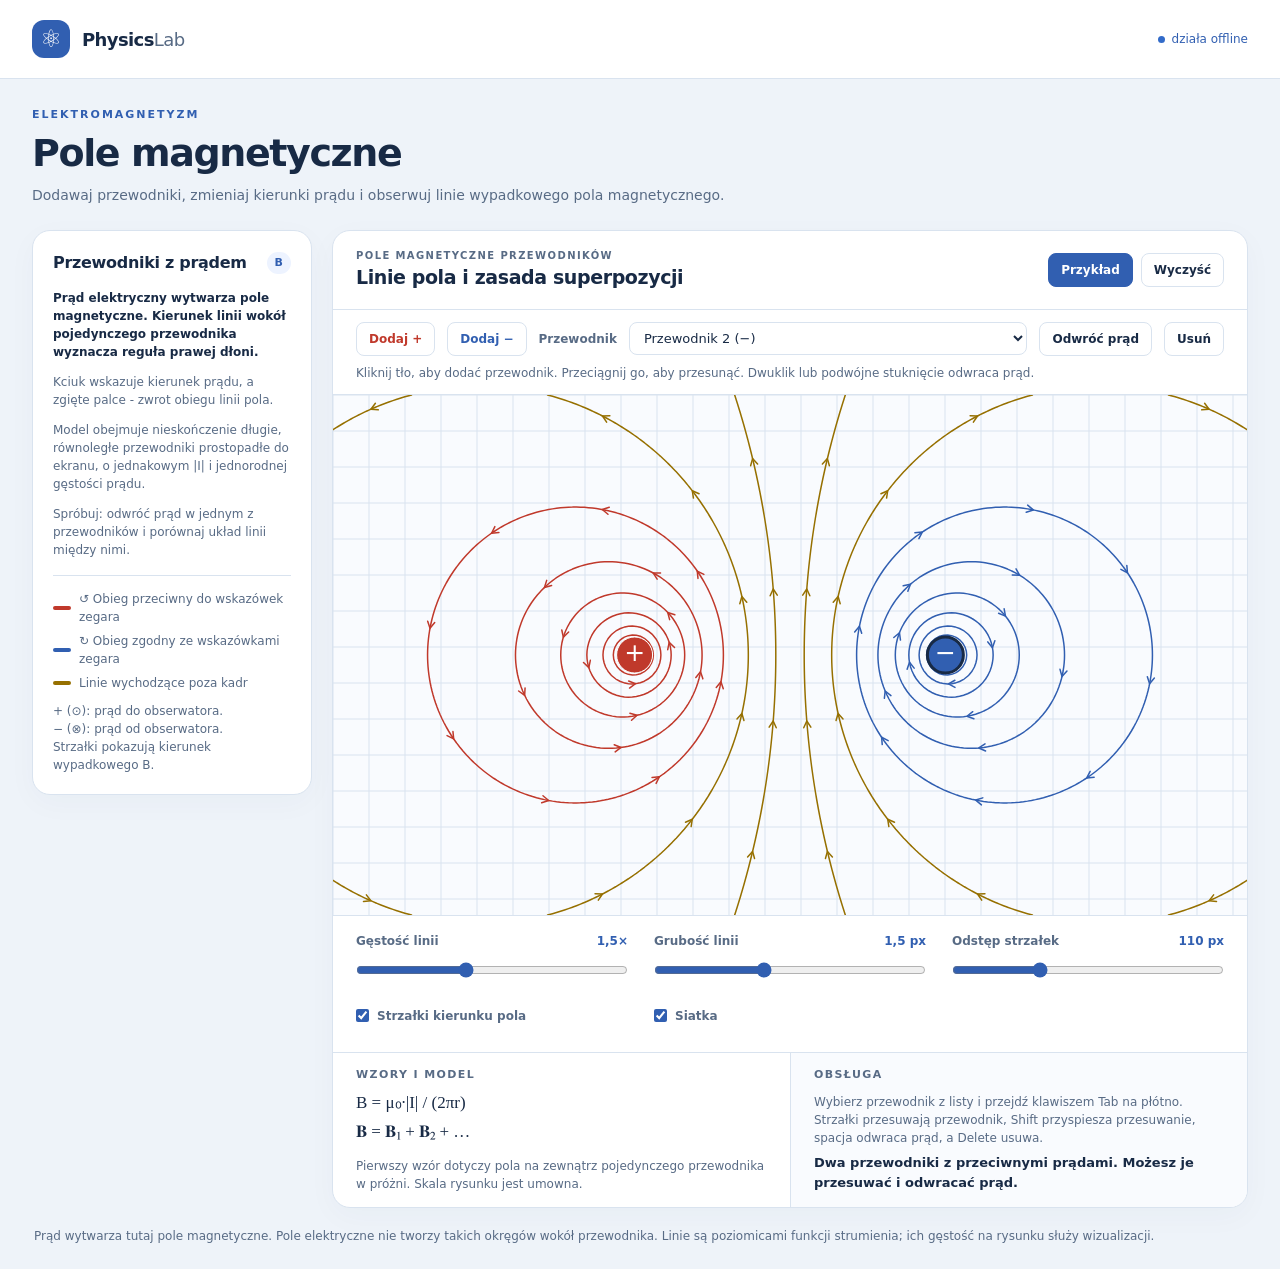
==== magnetic-field.html @ 7f74c09e "Trzy przykłady: zasady dynamiki newtona, optyka i pole magnetyczne" ====
<!DOCTYPE html>
<html lang="pl">
<head>
  <meta charset="UTF-8">
  <meta name="viewport" content="width=device-width, initial-scale=1">
  <title>Pole magnetyczne · PhysicsLab</title>
  <link rel="stylesheet" href="styles.css">
</head>
<body class="magnetic-lab">
  <header>
    <div class="header-inner">
      <div class="brand-mark">⚛</div>
      <a class="brand" href="./">Physics<span>Lab</span></a>
      <div class="offline">działa offline</div>
    </div>
  </header>
  <main>
    <section class="intro">
      <div class="eyebrow">Elektromagnetyzm</div>
      <h1>Pole magnetyczne</h1>
      <p class="muted">Dodawaj przewodniki, zmieniaj kierunki prądu i obserwuj linie wypadkowego pola magnetycznego.</p>
    </section>

    <div class="lab">
      <aside class="card lessons">
        <div class="section-top"><h2>Przewodniki z prądem</h2><span class="count-badge">B</span></div>
        <div class="lesson-info magnetic-model">
          <b>Prąd elektryczny wytwarza pole magnetyczne. Kierunek linii wokół pojedynczego przewodnika wyznacza reguła prawej dłoni.</b>
          <p>Kciuk wskazuje kierunek prądu, a zgięte palce - zwrot obiegu linii pola.</p>
          <p>Model obejmuje nieskończenie długie, równoległe przewodniki prostopadłe do ekranu, o jednakowym |I| i jednorodnej gęstości prądu.</p>
          <p>Spróbuj: odwróć prąd w jednym z przewodników i porównaj układ linii między nimi.</p>
        </div>
        <div class="legend">
          <span class="magnetic-positive"><i></i>↺ Obieg przeciwny do wskazówek zegara</span>
          <span class="magnetic-negative"><i></i>↻ Obieg zgodny ze wskazówkami zegara</span>
          <span class="magnetic-open"><i></i>Linie wychodzące poza kadr</span>
        </div>
        <p class="magnetic-note">+ (⊙): prąd do obserwatora.<br>− (⊗): prąd od obserwatora.<br>Strzałki pokazują kierunek wypadkowego B.</p>
      </aside>

      <section class="card workbench">
        <div class="bench-top">
          <div>
            <div class="bench-label">Pole magnetyczne przewodników</div>
            <div class="bench-title">Linie pola i zasada superpozycji</div>
          </div>
          <div class="bench-actions">
            <button id="exampleBtn" class="tool primary" type="button">Przykład</button>
            <button id="clearBtn" class="tool" type="button">Wyczyść</button>
          </div>
        </div>
        <div class="example-picker magnetic-toolbar">
          <button id="addPositive" class="tool magnetic-positive" type="button">Dodaj +</button>
          <button id="addNegative" class="tool magnetic-negative" type="button">Dodaj −</button>
          <label for="selection">Przewodnik</label>
          <select id="selection"><option value="">Brak przewodników</option></select>
          <button id="reverseBtn" class="tool" type="button" disabled>Odwróć prąd</button>
          <button id="deleteBtn" class="tool" type="button" disabled>Usuń</button>
          <p>Kliknij tło, aby dodać przewodnik. Przeciągnij go, aby przesunąć. Dwuklik lub podwójne stuknięcie odwraca prąd.</p>
        </div>
        <div class="stage magnetic-stage">
          <canvas id="fieldCanvas" tabindex="0" aria-label="Pole magnetyczne. Strzałki klawiatury przesuwają wybrany przewodnik, spacja odwraca prąd, Delete usuwa." aria-describedby="help">Twoja przeglądarka nie obsługuje Canvas.</canvas>
        </div>
        <div class="controls">
          <div class="ctl"><label for="density">Gęstość linii <output id="densityValue" for="density">1,5×</output></label><input id="density" type="range" min="0.5" max="3" step="0.1" value="1.5"></div>
          <div class="ctl"><label for="lineWidth">Grubość linii <output id="lineWidthValue" for="lineWidth">1,5 px</output></label><input id="lineWidth" type="range" min="0.5" max="3" step="0.25" value="1.5"></div>
          <div class="ctl"><label for="arrowGap">Odstęp strzałek <output id="arrowGapValue" for="arrowGap">110 px</output></label><input id="arrowGap" type="range" min="60" max="220" step="10" value="110"></div>
          <div class="ctl check"><label><input id="showArrows" type="checkbox" checked>Strzałki kierunku pola</label></div>
          <div class="ctl check"><label><input id="showGrid" type="checkbox" checked>Siatka</label></div>
        </div>
        <div class="formulas">
          <div>
            <h3>Wzory i model</h3>
            <div class="eq">B = μ₀·|I| / (2πr)<br>𝐁 = 𝐁₁ + 𝐁₂ + …</div>
            <p class="magnetic-note">Pierwszy wzór dotyczy pola na zewnątrz pojedynczego przewodnika w próżni. Skala rysunku jest umowna.</p>
          </div>
          <div>
            <h3>Obsługa</h3>
            <p id="help" class="magnetic-note">Wybierz przewodnik z listy i przejdź klawiszem Tab na płótno. Strzałki przesuwają przewodnik, Shift przyspiesza przesuwanie, spacja odwraca prąd, a Delete usuwa.</p>
            <div id="status" class="status" role="status" aria-live="polite"></div>
          </div>
        </div>
      </section>
    </div>
    <footer>Prąd wytwarza tutaj pole magnetyczne. Pole elektryczne nie tworzy takich okręgów wokół przewodnika. Linie są poziomicami funkcji strumienia; ich gęstość na rysunku służy wizualizacji.</footer>
  </main>
  <script>
    "use strict";
    const $ = id => document.getElementById(id);
    const canvas = $("fieldCanvas");
    const ctx = canvas.getContext("2d");
    const radius = 18, maxConductors = 12;
    const theme = getComputedStyle(document.body);
    const color = name => theme.getPropertyValue(`--field-${name}`).trim();
    const colors = { positive: color("positive"), negative: color("negative"), open: color("open") };
    let conductors = [], selectedId = null, nextId = 1;
    let width = 1, height = 1, initialized = false;
    let paths = [], geometryDirty = true, frame = 0;
    let gesture = null, lastTap = null;
    const pointers = new Set();
    const selected = () => conductors.find(c => c.id === selectedId);
    const clamp = (v, lo, hi) => Math.max(lo, Math.min(hi, v));
    function bounded(x, y) {
      const mx = Math.min(radius + 4, width / 2), my = Math.min(radius + 4, height / 2);
      return { x: clamp(x, mx, width - mx), y: clamp(y, my, height - my) };
    }
    function announce(message) { $("status").textContent = message; }
    function syncControls() {
      $("selection").replaceChildren();
      if (!conductors.length) $("selection").add(new Option("Brak przewodników", ""));
      for (const c of conductors) $("selection").add(new Option(`Przewodnik ${c.id} (${c.sign > 0 ? "+" : "−"})`, c.id));
      $("selection").value = selectedId === null ? "" : String(selectedId);
      $("reverseBtn").disabled = $("deleteBtn").disabled = !selected();
      $("addPositive").disabled = $("addNegative").disabled = conductors.length >= maxConductors;
    }
    function requestRender(rebuild = true) {
      geometryDirty ||= rebuild;
      if (!frame) frame = requestAnimationFrame(render);
    }
    // ψ = Σ I ln(r/R) outside a wire; the quadratic core models uniform current.
    // Screen y points down: B = (∂ψ/∂y, -∂ψ/∂x), so +I circulates counterclockwise.
    function streamAt(x, y) {
      let value = 0;
      for (const c of conductors) {
        const r2 = ((x - c.x) ** 2 + (y - c.y) ** 2) / radius ** 2;
        value += c.sign * (r2 >= 1 ? .5 * Math.log(r2) : .5 * (r2 - 1));
      }
      return value;
    }
    function fieldAt(x, y) {
      let bx = 0, by = 0;
      for (const c of conductors) {
        const dx = x - c.x, dy = y - c.y;
        const weight = c.sign / Math.max(dx * dx + dy * dy, radius * radius);
        bx += dy * weight; by -= dx * weight;
      }
      return { x: bx, y: by };
    }
    // Marching squares follows stream-function contours, avoiding integration drift.
    // Shared edge IDs join segments; an asymptotic decider resolves saddle cells.
    function buildContours() {
      if (!conductors.length) return [];
      const cell = Math.max(4, Math.sqrt(width * height / 45000));
      const nx = Math.max(1, Math.ceil(width / cell)), ny = Math.max(1, Math.ceil(height / cell));
      const sx = width / nx, sy = height / ny, stride = nx + 1;
      const values = new Float64Array(stride * (ny + 1));
      let low = Infinity, high = -Infinity;
      for (let y = 0; y <= ny; y++) for (let x = 0; x <= nx; x++) {
        const v = streamAt(x * sx, y * sy);
        values[y * stride + x] = v; low = Math.min(low, v); high = Math.max(high, v);
      }
      const spacing = Math.max(.55 / Number($("density").value), (high - low) / 120);
      const offset = .5; // Symmetric levels preserve geometry when all currents reverse; omit ψ = 0.
      const first = Math.ceil(low / spacing - offset), last = Math.floor(high / spacing - offset);
      const graphs = new Map(), verticalBase = nx * (ny + 1);
      for (let y = 0; y < ny; y++) for (let x = 0; x < nx; x++) {
        const a = values[y * stride + x], b = values[y * stride + x + 1];
        const c = values[(y + 1) * stride + x + 1], d = values[(y + 1) * stride + x];
        const start = Math.max(first, Math.ceil(Math.min(a, b, c, d) / spacing - offset));
        const end = Math.min(last, Math.floor(Math.max(a, b, c, d) / spacing - offset));
        for (let k = start; k <= end; k++) {
          const level = (k + offset) * spacing, v = [a - level, b - level, c - level, d - level];
          const edges = [];
          for (let e = 0; e < 4; e++) if ((v[e] > 0) !== (v[(e + 1) % 4] > 0)) edges.push(e);
          if (!edges.length) continue;
          let graph = graphs.get(k); if (!graph) graphs.set(k, graph = new Map());
          const ids = [y * nx + x, verticalBase + y * stride + x + 1, (y + 1) * nx + x, verticalBase + y * stride + x];
          const corners = [[x * sx, y * sy], [(x + 1) * sx, y * sy], [(x + 1) * sx, (y + 1) * sy], [x * sx, (y + 1) * sy]];
          const node = e => {
            const id = ids[e];
            if (!graph.has(id)) {
              const n = (e + 1) % 4, t = v[e] / (v[e] - v[n]);
              graph.set(id, { x: corners[e][0] + t * (corners[n][0] - corners[e][0]), y: corners[e][1] + t * (corners[n][1] - corners[e][1]), links: [] });
            }
            return id;
          };
          const connect = (e1, e2) => {
            const n1 = node(e1), n2 = node(e2);
            graph.get(n1).links.push(n2); graph.get(n2).links.push(n1);
          };
          if (edges.length === 2) connect(edges[0], edges[1]);
          else if (v[0] * v[2] - v[1] * v[3] > 0) { connect(0, 1); connect(2, 3); }
          else { connect(0, 3); connect(1, 2); }
        }
      }
      const result = [];
      for (const graph of graphs.values()) {
        const visited = new Set();
        function walk(start) {
          if (visited.has(start)) return;
          const points = [];
          let current = start, previous = null, closed = false;
          while (current !== undefined && !visited.has(current)) {
            visited.add(current);
            const p = graph.get(current); points.push({ x: p.x, y: p.y });
            const next = p.links.find(id => id !== previous);
            previous = current; current = next;
            if (current === start) { closed = true; break; }
          }
          if (points.length < 3) return;
          // Orient along B; signed area then determines the actual circulation.
          let alignment = 0;
          for (let i = 1; i < points.length; i++) {
            const p = points[i - 1], q = points[i], b = fieldAt((p.x + q.x) / 2, (p.y + q.y) / 2);
            alignment += (q.x - p.x) * b.x + (q.y - p.y) * b.y;
          }
          if (alignment < 0) points.reverse();
          let area = 0;
          if (closed) for (let i = 0; i < points.length; i++) {
            const p = points[i], q = points[(i + 1) % points.length]; area += p.x * q.y - q.x * p.y;
          }
          result.push({ points, closed, color: closed ? (area < 0 ? colors.positive : colors.negative) : colors.open });
        }
        for (const [id, p] of graph) if (p.links.length === 1) walk(id);
        for (const id of graph.keys()) walk(id);
      }
      return result;
    }
    function drawArrow(x, y, color) {
      if (conductors.some(c => Math.hypot(x - c.x, y - c.y) < radius + 9)) return;
      const b = fieldAt(x, y), magnitude = Math.hypot(b.x, b.y);
      if (magnitude < 1e-7) return;
      const ux = b.x / magnitude, uy = b.y / magnitude, size = 5 + Number($("lineWidth").value);
      ctx.beginPath();
      ctx.moveTo(x - ux * size - uy * size * .55, y - uy * size + ux * size * .55);
      ctx.lineTo(x, y);
      ctx.lineTo(x - ux * size + uy * size * .55, y - uy * size - ux * size * .55);
      ctx.strokeStyle = color; ctx.stroke();
    }
    function drawPath(path) {
      const points = path.points;
      ctx.beginPath(); ctx.moveTo(points[0].x, points[0].y);
      for (let i = 1; i < points.length; i++) ctx.lineTo(points[i].x, points[i].y);
      if (path.closed) ctx.closePath(); ctx.strokeStyle = path.color; ctx.stroke();
      if (!$("showArrows").checked) return;
      let total = 0;
      const count = points.length - (path.closed ? 0 : 1);
      for (let i = 0; i < count; i++) {
        const p = points[i], q = points[(i + 1) % points.length]; total += Math.hypot(q.x - p.x, q.y - p.y);
      }
      const number = Math.max(1, Math.floor(total / Number($("arrowGap").value))), gap = total / number;
      let distance = 0, target = gap * .5;
      for (let i = 0; i < count; i++) {
        const p = points[i], q = points[(i + 1) % points.length], length = Math.hypot(q.x - p.x, q.y - p.y);
        while (length > 0 && target <= distance + length) {
          const t = (target - distance) / length;
          drawArrow(p.x + t * (q.x - p.x), p.y + t * (q.y - p.y), path.color); target += gap;
        }
        distance += length;
      }
    }
    function render() {
      frame = 0;
      if (geometryDirty) { paths = buildContours(); geometryDirty = false; }
      ctx.fillStyle = color("background"); ctx.fillRect(0, 0, width, height);
      if ($("showGrid").checked) {
        ctx.strokeStyle = color("grid"); ctx.lineWidth = 1; ctx.beginPath();
        for (let x = 0; x <= width; x += 36) { ctx.moveTo(x, 0); ctx.lineTo(x, height); }
        for (let y = 0; y <= height; y += 36) { ctx.moveTo(0, y); ctx.lineTo(width, y); }
        ctx.stroke();
      }
      ctx.lineWidth = Number($("lineWidth").value); ctx.lineJoin = "round"; ctx.lineCap = "round";
      for (const path of paths) drawPath(path);
      for (const c of conductors) {
        ctx.beginPath(); ctx.arc(c.x, c.y, radius, 0, 2 * Math.PI);
        ctx.fillStyle = c.sign > 0 ? colors.positive : colors.negative; ctx.fill();
        ctx.lineWidth = c.id === selectedId ? 3 : 1;
        ctx.strokeStyle = c.id === selectedId ? color("selection") : color("symbol"); ctx.stroke();
        ctx.fillStyle = color("symbol"); ctx.textAlign = "center"; ctx.textBaseline = "middle"; ctx.font = `500 25px ${theme.fontFamily}`;
        ctx.fillText(c.sign > 0 ? "+" : "−", c.x, c.y - 1);
      }
      if (!conductors.length) {
        ctx.fillStyle = color("muted"); ctx.textAlign = "center"; ctx.font = `14px ${theme.fontFamily}`;
        ctx.fillText("Dotknij tła, aby dodać przewodnik", width / 2, height / 2);
      }
    }
    function canPlace(x, y, exceptId = null) {
      return conductors.every(c => c.id === exceptId || Math.hypot(c.x - x, c.y - y) >= 2 * radius + 6);
    }
    function addConductor(x, y, sign = 1) {
      const p = bounded(x, y);
      if (conductors.length >= maxConductors) { announce(`Maksymalnie ${maxConductors} przewodników.`); return null; }
      if (!canPlace(p.x, p.y)) { announce("Zachowaj odstęp między przewodnikami."); return null; }
      const c = { id: nextId++, ...p, sign }; conductors.push(c); selectedId = c.id;
      syncControls(); requestRender(); announce(`Dodano przewodnik ${c.id}.`); return c;
    }
    function addFromButton(sign) {
      for (let row = 0; row < Math.ceil(height / 50); row++) for (let col = 0; col < Math.ceil(width / 50); col++) {
        const p = bounded((width * .5 + col * 50) % width, (height * .5 + row * 50) % height);
        if (canPlace(p.x, p.y)) { addConductor(p.x, p.y, sign); return; }
      }
      announce("Brak miejsca. Przesuń lub usuń przewodnik.");
    }
    function reverseCurrent() {
      const c = selected(); if (!c) return;
      c.sign *= -1; lastTap = null; syncControls(); requestRender();
      announce(`Przewodnik ${c.id}: prąd ${c.sign > 0 ? "do obserwatora" : "od obserwatora"}.`);
    }
    function removeSelected() {
      if (!selected()) return;
      conductors = conductors.filter(c => c.id !== selectedId);
      selectedId = conductors.at(-1)?.id ?? null; lastTap = null;
      syncControls(); requestRender(); announce("Usunięto przewodnik.");
    }
    function clearAll() {
      cancelGesture(); conductors = []; selectedId = null; lastTap = null;
      syncControls(); requestRender(); announce("Pusta scena. Dotknij tła lub użyj przycisku Dodaj.");
    }
    function example() {
      clearAll(); addConductor(width * .33, height * .5, 1); addConductor(width * .67, height * .5, -1);
      announce("Dwa przewodniki z przeciwnymi prądami. Możesz je przesuwać i odwracać prąd.");
    }
    function resize() {
      const rect = canvas.getBoundingClientRect(), oldWidth = width, oldHeight = height;
      width = Math.max(1, rect.width); height = Math.max(1, rect.height);
      const ratio = Math.min(window.devicePixelRatio || 1, 3);
      canvas.width = Math.round(width * ratio); canvas.height = Math.round(height * ratio);
      ctx.setTransform(canvas.width / width, 0, 0, canvas.height / height, 0, 0);
      cancelGesture(); lastTap = null;
      for (const c of conductors) Object.assign(c, bounded(c.x * width / oldWidth, c.y * height / oldHeight));
      for (const c of conductors) if (!canPlace(c.x, c.y, c.id)) {
        let found = false;
        for (let y = radius + 4; y < height - radius && !found; y += 44) {
          for (let x = radius + 4; x < width - radius; x += 44) if (canPlace(x, y, c.id)) {
            c.x = x; c.y = y; found = true; break;
          }
        }
      }
      if (!initialized) { initialized = true; example(); }
      requestRender();
    }
    function point(event) {
      const rect = canvas.getBoundingClientRect();
      return { x: (event.clientX - rect.left) * width / rect.width, y: (event.clientY - rect.top) * height / rect.height };
    }
    function hitAt(p, type) {
      const hitRadius = type === "mouse" ? radius + 6 : radius + 12;
      return conductors.filter(c => Math.hypot(c.x - p.x, c.y - p.y) <= hitRadius)
        .sort((a, b) => Math.hypot(a.x - p.x, a.y - p.y) - Math.hypot(b.x - p.x, b.y - p.y))[0];
    }
    function cancelGesture() {
      const old = gesture; gesture = null;
      if (old && canvas.hasPointerCapture(old.pointerId)) canvas.releasePointerCapture(old.pointerId);
    }
    canvas.addEventListener("pointerdown", event => {
      if (event.button !== 0) return;
      pointers.add(event.pointerId);
      if (pointers.size !== 1 || !event.isPrimary) { cancelGesture(); lastTap = null; return; }
      event.preventDefault(); canvas.focus({ preventScroll: true });
      const p = point(event), c = hitAt(p, event.pointerType);
      gesture = { pointerId: event.pointerId, id: c?.id ?? null, start: p, dx: c ? p.x - c.x : 0, dy: c ? p.y - c.y : 0, moved: false, time: performance.now() };
      if (c) { selectedId = c.id; syncControls(); requestRender(false); }
      canvas.setPointerCapture(event.pointerId);
    });
    function moveGesture(event) {
      if (!gesture || event.pointerId !== gesture.pointerId) return;
      const p = point(event);
      if (Math.hypot(p.x - gesture.start.x, p.y - gesture.start.y) > 8) { gesture.moved = true; lastTap = null; }
      if (!gesture.moved || gesture.id === null) return;
      const c = conductors.find(item => item.id === gesture.id); if (!c) return;
      const next = bounded(p.x - gesture.dx, p.y - gesture.dy);
      if (canPlace(next.x, next.y, c.id)) { Object.assign(c, next); requestRender(); }
    }
    canvas.addEventListener("pointermove", moveGesture);
    canvas.addEventListener("pointerup", event => {
      pointers.delete(event.pointerId);
      if (!gesture || event.pointerId !== gesture.pointerId) return;
      moveGesture(event);
      const g = gesture, p = point(event), now = performance.now(); cancelGesture();
      if (g.moved || now - g.time > 500 || p.x < 0 || p.y < 0 || p.x > width || p.y > height) { lastTap = null; return; }
      const c = conductors.find(item => item.id === g.id);
      if (!c) { addConductor(p.x, p.y); lastTap = null; return; }
      selectedId = c.id;
      if (lastTap && lastTap.id === c.id && now - lastTap.time <= 360 && Math.hypot(p.x - lastTap.x, p.y - lastTap.y) <= 24) reverseCurrent();
      else { lastTap = { id: c.id, time: now, ...p }; syncControls(); requestRender(false); }
    });
    window.addEventListener("pointerup", event => pointers.delete(event.pointerId));
    window.addEventListener("pointercancel", event => {
      pointers.delete(event.pointerId); lastTap = null;
      if (gesture?.pointerId === event.pointerId) cancelGesture();
    });
    canvas.addEventListener("lostpointercapture", event => {
      pointers.delete(event.pointerId);
      if (gesture?.pointerId === event.pointerId) { gesture = null; lastTap = null; }
    });
    window.addEventListener("blur", () => { cancelGesture(); pointers.clear(); lastTap = null; });
    canvas.addEventListener("contextmenu", event => event.preventDefault());
    // Pointer Events handle every tap; no synthetic click/dblclick or duplicate touch listeners.
    $("addPositive").addEventListener("click", () => addFromButton(1));
    $("addNegative").addEventListener("click", () => addFromButton(-1));
    $("reverseBtn").addEventListener("click", reverseCurrent);
    $("deleteBtn").addEventListener("click", removeSelected);
    $("clearBtn").addEventListener("click", clearAll);
    $("exampleBtn").addEventListener("click", example);
    $("selection").addEventListener("change", () => { selectedId = Number($("selection").value) || null; lastTap = null; syncControls(); requestRender(false); });
    canvas.addEventListener("keydown", event => {
      if (event.key === "Delete" || event.key === "Backspace") { event.preventDefault(); removeSelected(); }
      if (event.code === "Space" && !event.repeat) { event.preventDefault(); reverseCurrent(); }
      const directions = { ArrowLeft: [-1, 0], ArrowRight: [1, 0], ArrowUp: [0, -1], ArrowDown: [0, 1] };
      const direction = directions[event.key], c = selected();
      if (direction && c) {
        event.preventDefault(); const step = event.shiftKey ? 20 : 5;
        const p = bounded(c.x + direction[0] * step, c.y + direction[1] * step);
        if (canPlace(p.x, p.y, c.id)) { Object.assign(c, p); requestRender(); }
      }
    });
    for (const id of ["density", "lineWidth", "arrowGap"]) $(id).addEventListener("input", () => {
      $(id + "Value").value = Number($(id).value).toLocaleString("pl-PL") + (id === "density" ? "×" : " px");
      requestRender(id === "density");
    });
    for (const id of ["showArrows", "showGrid"]) $(id).addEventListener("change", () => requestRender(false));
    new ResizeObserver(resize).observe(canvas.parentElement);
    window.addEventListener("resize", resize);
    resize();
  </script>
</body>
</html>
---- styles.css ----
:root {
  --ink: #182a45;
  --muted: #586b85;
  --paper: #eef3f9;
  --line: #d9e3ef;
  --accent: #315fb1;
  --accent-soft: #edf3ff;
  --orange: #eb8b4e;
  --green: #2a9d8f;
  --red: #c0392b;
  --violet: #7a5cc4;
  --gold: #d6a100;
  --shadow: 0 8px 30px #233f6b08;
}

* { box-sizing: border-box; }

body {
  margin: 0;
  background: var(--paper);
  color: var(--ink);
  font: 15px/1.5 system-ui, -apple-system, "Segoe UI", sans-serif;
}

p { margin: 0; }
h1 { font-size: clamp(26px, 3vw, 38px); line-height: 1.2; letter-spacing: -1.4px; margin: 7px 0 9px; }
h2 { font-size: 16px; letter-spacing: -.3px; margin: 0; }
button, input { font: inherit; }
button { cursor: pointer; color: inherit; }
button:focus-visible, input:focus-visible { outline: 3px solid #e88b37; outline-offset: 3px; }
.muted { color: var(--muted); }
.small { font-size: 12px; }

/* header */
header { border-bottom: 1px solid var(--line); background: #fff; }
.header-inner { max-width: 1440px; margin: auto; padding: 20px 32px; display: flex; align-items: center; gap: 12px; }
.brand-mark { width: 38px; height: 38px; border-radius: 12px; background: var(--accent); color: #fff; display: grid; place-items: center; font-size: 24px; }
.brand { font-size: 18px; font-weight: 800; letter-spacing: -.6px; color: inherit; text-decoration: none; }
.brand span { font-weight: 400; color: var(--muted); }
.offline { margin-left: auto; font-size: 12px; color: var(--accent); display: flex; align-items: center; gap: 7px; }
.offline:before { content: ""; width: 7px; height: 7px; border-radius: 50%; background: #326bc9; }

/* layout */
main { max-width: 1440px; margin: auto; padding: 28px 32px 24px; }
.intro { margin-bottom: 24px; }
.intro p { font-size: 14px; }
.eyebrow { color: var(--accent); font-size: 11px; letter-spacing: 2px; font-weight: 800; text-transform: uppercase; }
.lab { display: grid; grid-template-columns: 280px 1fr; gap: 20px; align-items: start; }
.card { background: #fff; border: 1px solid var(--line); border-radius: 18px; box-shadow: var(--shadow); overflow: hidden; }

/* lesson list */
.lessons { padding: 20px; }
.section-top { display: flex; align-items: center; justify-content: space-between; gap: 10px; margin-bottom: 14px; }
.count-badge { font-size: 11px; font-weight: 700; background: var(--accent-soft); color: var(--accent); padding: 3px 8px; border-radius: 20px; }
.lesson-list { display: grid; gap: 5px; }
.lesson { display: flex; text-align: left; align-items: center; gap: 12px; width: 100%; padding: 10px; border: 1px solid transparent; background: #fff; border-radius: 10px; }
.lesson:hover { background: #f2f6fc; }
.lesson.active { background: var(--accent-soft); border-color: #cbdafa; }
.lesson-num { display: grid; place-items: center; width: 28px; height: 28px; border-radius: 8px; background: #f7f9fd; flex-shrink: 0; font-size: 11px; font-weight: 700; color: var(--muted); }
.active .lesson-num { background: var(--accent); color: #fff; }
.lesson-name { font-size: 13px; font-weight: 650; }
.lesson-sub { font-size: 11px; color: var(--muted); }
.lesson-info { border-top: 1px solid var(--line); padding-top: 14px; margin-top: 16px; font-size: 12px; color: var(--muted); }
.lesson-info b { color: var(--ink); }

.legend { display: grid; gap: 6px; margin-top: 16px; padding-top: 14px; border-top: 1px solid var(--line); font-size: 12px; color: var(--muted); }
.legend span { display: flex; align-items: center; gap: 8px; }
.legend i { width: 18px; height: 4px; border-radius: 2px; background: var(--color); }

/* workbench */
.workbench { display: flex; flex-direction: column; min-width: 0; }
.bench-top { padding: 17px 23px; display: flex; align-items: center; gap: 14px; border-bottom: 1px solid var(--line); }
.bench-label { font-size: 10px; text-transform: uppercase; letter-spacing: 1.4px; color: var(--muted); font-weight: 750; }
.bench-title { font-size: 19px; font-weight: 750; letter-spacing: -.4px; }
.bench-actions { margin-left: auto; display: flex; gap: 8px; flex-wrap: wrap; }
.example-picker { display: flex; align-items: center; flex-wrap: wrap; gap: 8px 12px; padding: 12px 23px; border-bottom: 1px solid var(--line); }
.example-picker label { font-size: 12px; font-weight: 700; color: var(--muted); }
.example-picker select { max-width: 100%; min-width: 0; border: 1px solid var(--line); border-radius: 8px; padding: 7px 10px; font: inherit; font-size: 13px; color: var(--ink); background: #fff; }
.example-picker select:disabled { opacity: 1; color: var(--muted); }
.example-picker select:focus-visible { outline: 3px solid #e88b37; outline-offset: 3px; }
.example-picker p { flex-basis: 100%; font-size: 12px; color: var(--muted); }

.stage {
  background-color: #f9fbfe;
  background-image: radial-gradient(#d9e3ef .8px, transparent .8px);
  background-size: 20px 20px;
}
.stage svg { display: block; width: 100%; height: auto; touch-action: none; user-select: none; }
.stage text { font-family: inherit; fill: var(--ink); }

.tool { border: 1px solid var(--line); background: #fff; border-radius: 8px; padding: 7px 12px; font-size: 12px; font-weight: 600; }
.tool:hover { background: #f2f6fc; }
.tool:disabled { opacity: .4; cursor: default; background: #fff; }
.tool.primary { background: var(--accent); border-color: var(--accent); color: #fff; }
.tool.primary:hover { background: #274f96; }

.seg { display: inline-flex; border: 1px solid var(--line); border-radius: 8px; overflow: hidden; background: #fff; }
.seg button { border: 0; background: transparent; padding: 7px 14px; font-size: 12px; font-weight: 650; color: var(--muted); cursor: pointer; }
.seg button + button { border-left: 1px solid var(--line); }
.seg button.active { background: var(--accent); color: #fff; }

/* formulas and live values */
.formulas { display: grid; grid-template-columns: 1fr 1fr; border-top: 1px solid var(--line); }
.formulas > div { padding: 14px 23px; }
.formulas > div + div { border-left: 1px solid var(--line); background: #f9fbfe; }
.formulas h3 { margin: 0 0 6px; font-size: 11px; text-transform: uppercase; letter-spacing: 1.4px; color: var(--muted); }
.eq { font-family: "Cambria Math", Cambria, Georgia, serif; font-size: 17px; line-height: 1.7; }
.eq .num { color: var(--accent); font-weight: 700; }
.status { margin-top: 6px; font-size: 13px; font-weight: 650; }
.status.ok { color: var(--green); }
.status.warn { color: var(--red); }

/* controls */
.controls { border-top: 1px solid var(--line); padding: 16px 23px 20px; display: grid; grid-template-columns: repeat(auto-fit, minmax(220px, 1fr)); gap: 14px 26px; }
.ctl label { display: flex; justify-content: space-between; font-size: 12px; color: var(--muted); font-weight: 650; margin-bottom: 4px; }
.ctl output { color: var(--accent); font-variant-numeric: tabular-nums; }
.ctl input[type=range] { width: 100%; accent-color: var(--accent); }
.ctl select { width: 100%; min-width: 0; padding: 7px 9px; border: 1px solid var(--line); border-radius: 8px; color: var(--ink); background: #fff; font: inherit; font-size: 12px; }
.ctl select:focus-visible { outline: 3px solid #e88b37; outline-offset: 3px; }
.ctl.buttons { display: flex; gap: 8px; align-items: end; flex-wrap: wrap; }
.ctl.check label { display: flex; justify-content: flex-start; gap: 8px; align-items: center; }
.controls > .ctl:not(.check):not(.buttons) { display: flex; flex-direction: column; justify-content: flex-end; }
.controls > .ctl input[type=range] { display: block; height: 32px; flex: 0 0 32px; margin: 0; }
.controls > .ctl select { height: 32px; }
.controls > .ctl.check { display: flex; align-items: center; align-self: end; min-height: 32px; }
.controls > .ctl.check label { min-height: 32px; margin-bottom: 0; }
.controls > .ctl.check input[type=checkbox] { margin: 0; }
.control-note { grid-column: 1 / -1; font-size: 12px; color: var(--muted); }
input[type=checkbox] { accent-color: var(--accent); }

/* grouped controls: parameters (sliders) and settings (switches) */
.controls.groups { display: block; padding: 0; }
.ctl-group { padding: 14px 23px 16px; }
.ctl-group + .ctl-group { border-top: 1px dashed var(--line); background: #f9fbfe; }
.ctl-group h3 { margin: 0 0 10px; font-size: 11px; text-transform: uppercase; letter-spacing: 1.4px; color: var(--muted); }
.ctl-grid { display: grid; grid-template-columns: repeat(auto-fit, minmax(220px, 1fr)); gap: 12px 26px; }
.ctl-row { display: flex; flex-wrap: wrap; align-items: center; gap: 10px 22px; }
.ctl-row .check, .ctl-row .select { display: flex; align-items: center; gap: 8px; font-size: 13px; font-weight: 600; color: var(--ink); }
.ctl-row select { border: 1px solid var(--line); border-radius: 8px; padding: 6px 8px; font: inherit; font-size: 12px; background: #fff; }
.switch { display: inline-flex; align-items: center; gap: 6px; border: 1px solid var(--accent); background: #fff; color: var(--accent); border-radius: 999px; padding: 6px 14px; font-size: 13px; cursor: pointer; }
.switch span { color: var(--muted); font-weight: 600; }
.switch b { font-weight: 700; }
.switch:hover { background: #eef3fc; }

footer { font-size: 12px; color: var(--muted); padding: 19px 2px 0; }

/* magnetic field: shared lab layout with a responsive Canvas stage */
.magnetic-lab {
  --field-positive: var(--red);
  --field-negative: var(--accent);
  --field-open: #967000;
  --field-background: #f9fbfe;
  --field-grid: var(--line);
  --field-selection: var(--ink);
  --field-symbol: #fff;
  --field-muted: var(--muted);
}
.magnetic-model { border-top: 0; padding-top: 0; margin-top: 0; }
.magnetic-model p { margin-top: 12px; }
.magnetic-positive { --color: var(--field-positive); }
.magnetic-negative { --color: var(--field-negative); }
.magnetic-open { --color: var(--field-open); }
.tool.magnetic-positive { color: var(--field-positive); }
.tool.magnetic-negative { color: var(--field-negative); }
.magnetic-lab .legend i { flex-shrink: 0; }
.magnetic-note { margin-top: 10px; font-size: 12px; color: var(--muted); }
.magnetic-toolbar select { flex: 1 1 150px; }
.magnetic-toolbar .tool { touch-action: manipulation; }
.magnetic-stage { position: relative; height: clamp(360px, 45vw, 520px); background: var(--field-background); }
.magnetic-stage canvas { position: absolute; inset: 0; display: block; width: 100%; height: 100%; touch-action: none; user-select: none; -webkit-user-select: none; cursor: crosshair; }
.magnetic-stage canvas:focus-visible { outline: 3px solid #e88b37; outline-offset: -3px; }
.magnetic-lab .status { min-height: 20px; }

@media (max-width: 900px) {
  main, .header-inner { padding-left: 16px; padding-right: 16px; }
  .lab { grid-template-columns: 1fr; }
  .formulas { grid-template-columns: 1fr; }
  .formulas > div + div { border-left: 0; border-top: 1px solid var(--line); }
  .bench-top { flex-wrap: wrap; }
}
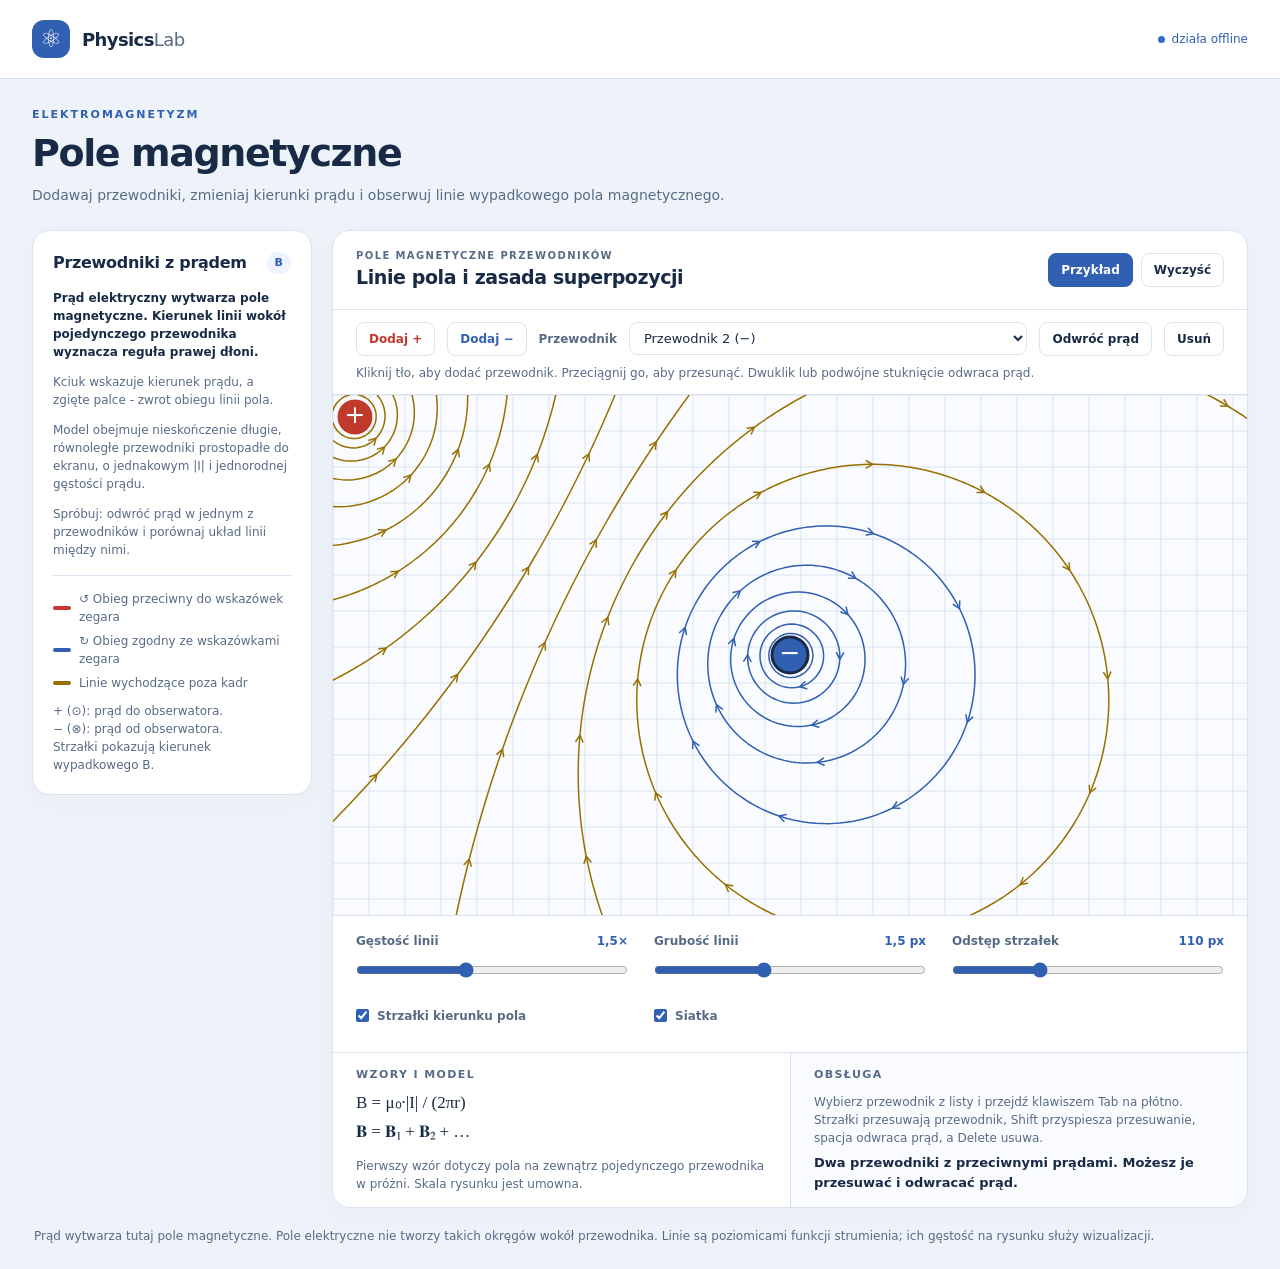
==== commit 7156a86e: "Update some bugs" ====
--- a/magnetic-field.html
+++ b/magnetic-field.html
@@ -298,6 +298,7 @@
     }
     function removeSelected() {
       if (!selected()) return;
+      cancelGesture();
       conductors = conductors.filter(c => c.id !== selectedId);
       selectedId = conductors.at(-1)?.id ?? null; lastTap = null;
       syncControls(); requestRender(); announce("Usunięto przewodnik.");
@@ -312,8 +313,11 @@
     }
     function resize() {
       const rect = canvas.getBoundingClientRect(), oldWidth = width, oldHeight = height;
-      width = Math.max(1, rect.width); height = Math.max(1, rect.height);
       const ratio = Math.min(window.devicePixelRatio || 1, 3);
+      const nextWidth = Math.max(1, rect.width), nextHeight = Math.max(1, rect.height);
+      if (initialized && width === nextWidth && height === nextHeight &&
+          canvas.width === Math.round(nextWidth * ratio) && canvas.height === Math.round(nextHeight * ratio)) return;
+      width = nextWidth; height = nextHeight;
       canvas.width = Math.round(width * ratio); canvas.height = Math.round(height * ratio);
       ctx.setTransform(canvas.width / width, 0, 0, canvas.height / height, 0, 0);
       cancelGesture(); lastTap = null;
@@ -369,7 +373,8 @@
       const g = gesture, p = point(event), now = performance.now(); cancelGesture();
       if (g.moved || now - g.time > 500 || p.x < 0 || p.y < 0 || p.x > width || p.y > height) { lastTap = null; return; }
       const c = conductors.find(item => item.id === g.id);
-      if (!c) { addConductor(p.x, p.y); lastTap = null; return; }
+      if (g.id === null) { addConductor(p.x, p.y); lastTap = null; return; }
+      if (!c) { lastTap = null; return; }
       selectedId = c.id;
       if (lastTap && lastTap.id === c.id && now - lastTap.time <= 360 && Math.hypot(p.x - lastTap.x, p.y - lastTap.y) <= 24) reverseCurrent();
       else { lastTap = { id: c.id, time: now, ...p }; syncControls(); requestRender(false); }
--- a/styles.css
+++ b/styles.css
@@ -42,6 +42,19 @@
 
 /* layout */
 main { max-width: 1440px; margin: auto; padding: 28px 32px 24px; }
+/* The vendor Markdown reset sets margin: 0; keep page geometry explicit. */
+.index-page { background: #fff; }
+.index-page .page {
+  width: 100%;
+  max-width: none;
+  min-height: 100vh;
+  min-height: 100dvh;
+  margin-inline: auto;
+  padding: 28px max(24px, calc((100% - 1376px) / 2));
+}
+@media (prefers-color-scheme: dark) {
+  .index-page, .index-page body { background: #0d1117; }
+}
 .intro { margin-bottom: 24px; }
 .intro p { font-size: 14px; }
 .eyebrow { color: var(--accent); font-size: 11px; letter-spacing: 2px; font-weight: 800; text-transform: uppercase; }
@@ -87,6 +100,7 @@
 }
 .stage svg { display: block; width: 100%; height: auto; touch-action: none; user-select: none; }
 .stage text { font-family: inherit; fill: var(--ink); }
+.stage .distance-label { font-variant-numeric: tabular-nums; }
 
 .tool { border: 1px solid var(--line); background: #fff; border-radius: 8px; padding: 7px 12px; font-size: 12px; font-weight: 600; }
 .tool:hover { background: #f2f6fc; }
@@ -178,3 +192,8 @@
   .formulas > div + div { border-left: 0; border-top: 1px solid var(--line); }
   .bench-top { flex-wrap: wrap; }
 }
+@media (max-width: 480px) {
+  .index-page .page { padding: 20px 16px; }
+  .controls, .ctl-grid { grid-template-columns: minmax(0, 1fr); }
+  .ctl label { flex-wrap: wrap; gap: 4px 8px; }
+}
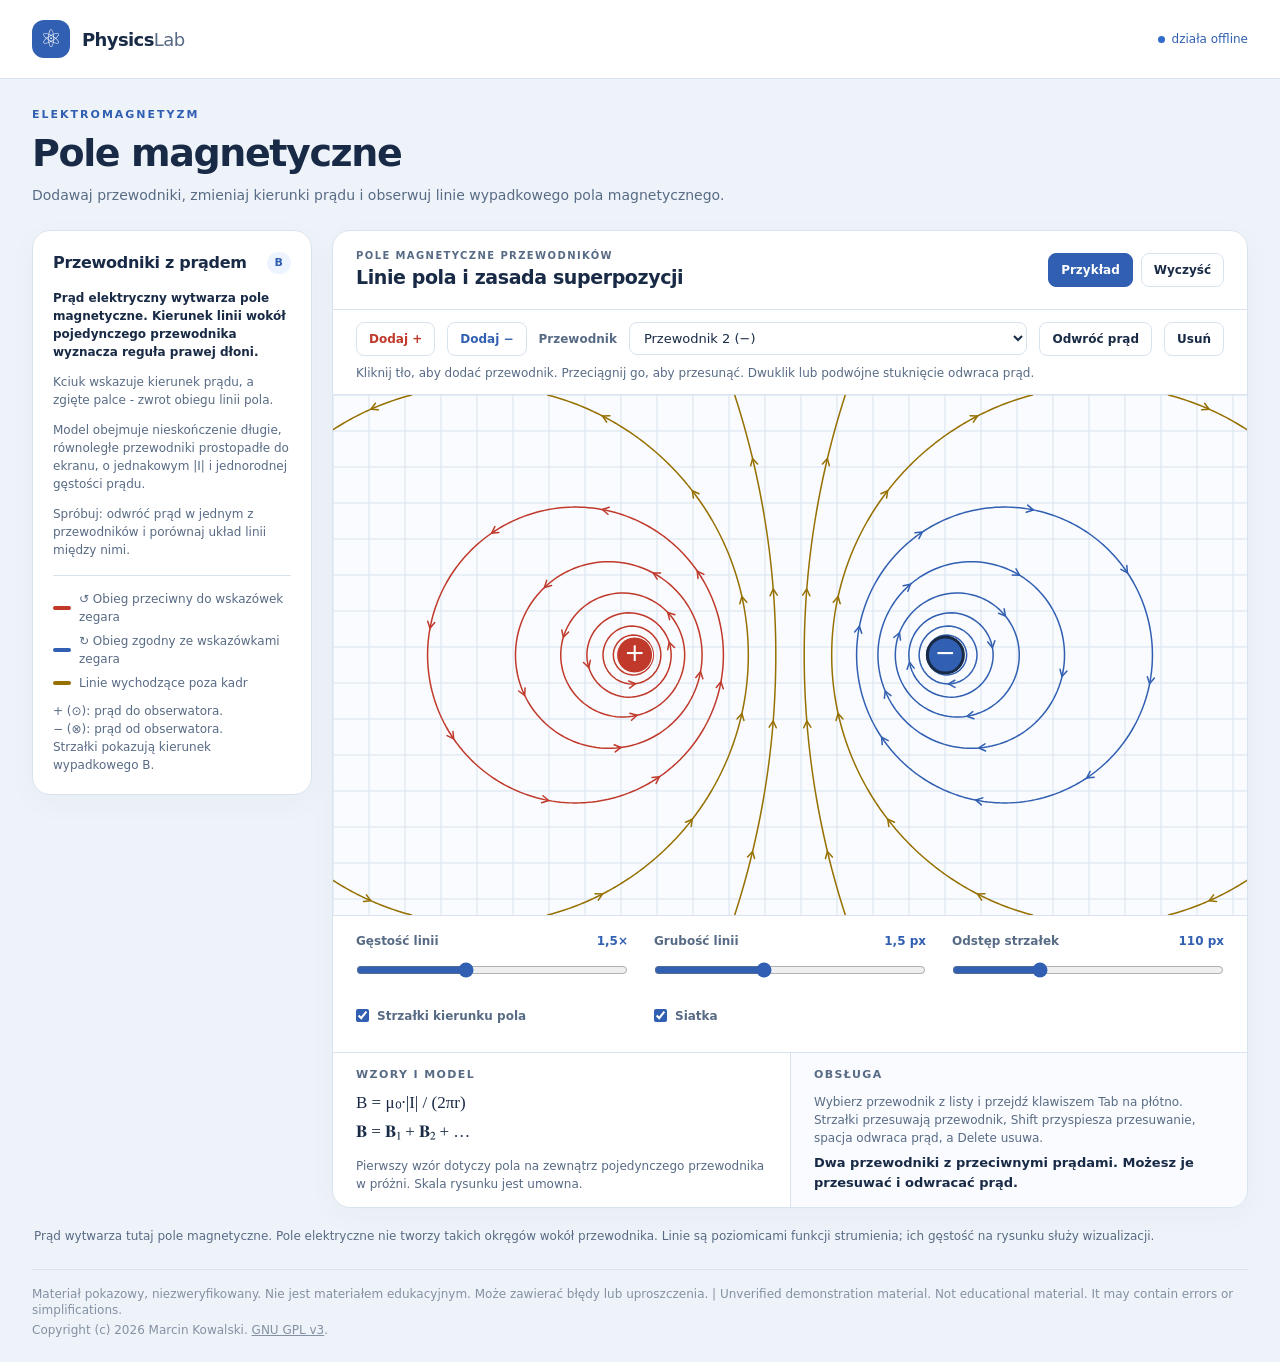
==== commit 3cb5c641: "Update license" ====
--- a/magnetic-field.html
+++ b/magnetic-field.html
@@ -84,6 +84,11 @@
     </div>
     <footer>Prąd wytwarza tutaj pole magnetyczne. Pole elektryczne nie tworzy takich okręgów wokół przewodnika. Linie są poziomicami funkcji strumienia; ich gęstość na rysunku służy wizualizacji.</footer>
   </main>
+
+<footer class="project-notice" aria-label="Informacje o projekcie / Project information">
+  <p>Materiał pokazowy, niezweryfikowany. Nie jest materiałem edukacyjnym. Może zawierać błędy lub uproszczenia. | Unverified demonstration material. Not educational material. It may contain errors or simplifications. </p>
+  <p>Copyright (c) 2026 Marcin Kowalski. <a href="LICENSE" rel="license">GNU GPL v3</a>.</p>
+</footer>
   <script>
     "use strict";
     const $ = id => document.getElementById(id);
--- a/styles.css
+++ b/styles.css
@@ -158,6 +158,26 @@
 
 footer { font-size: 12px; color: var(--muted); padding: 19px 2px 0; }
 
+.project-notice {
+  width: calc(100% - 64px);
+  max-width: 1376px;
+  margin: 0 auto;
+  padding: 16px 0 24px;
+  border-top: 1px solid var(--line);
+  color: #8491a3;
+  font-size: 12px;
+  line-height: 1.35;
+}
+.project-notice p { margin: 0; }
+.project-notice p + p { margin-top: 4px; }
+.project-notice strong { font-weight: 500; }
+.project-notice a { color: inherit; text-decoration: underline; }
+.project-notice a:focus-visible { outline: 3px solid #e88b37; outline-offset: 3px; }
+.index-page .project-notice { width: calc(100% - 48px); }
+@media (prefers-color-scheme: dark) {
+  .index-page .project-notice { color: #8b949e; border-color: #3d444d; }
+}
+
 /* magnetic field: shared lab layout with a responsive Canvas stage */
 .magnetic-lab {
   --field-positive: var(--red);
@@ -187,6 +207,7 @@
 
 @media (max-width: 900px) {
   main, .header-inner { padding-left: 16px; padding-right: 16px; }
+  .project-notice { width: calc(100% - 32px); }
   .lab { grid-template-columns: 1fr; }
   .formulas { grid-template-columns: 1fr; }
   .formulas > div + div { border-left: 0; border-top: 1px solid var(--line); }
@@ -194,6 +215,7 @@
 }
 @media (max-width: 480px) {
   .index-page .page { padding: 20px 16px; }
+  .index-page .project-notice { width: calc(100% - 32px); }
   .controls, .ctl-grid { grid-template-columns: minmax(0, 1fr); }
   .ctl label { flex-wrap: wrap; gap: 4px 8px; }
 }
